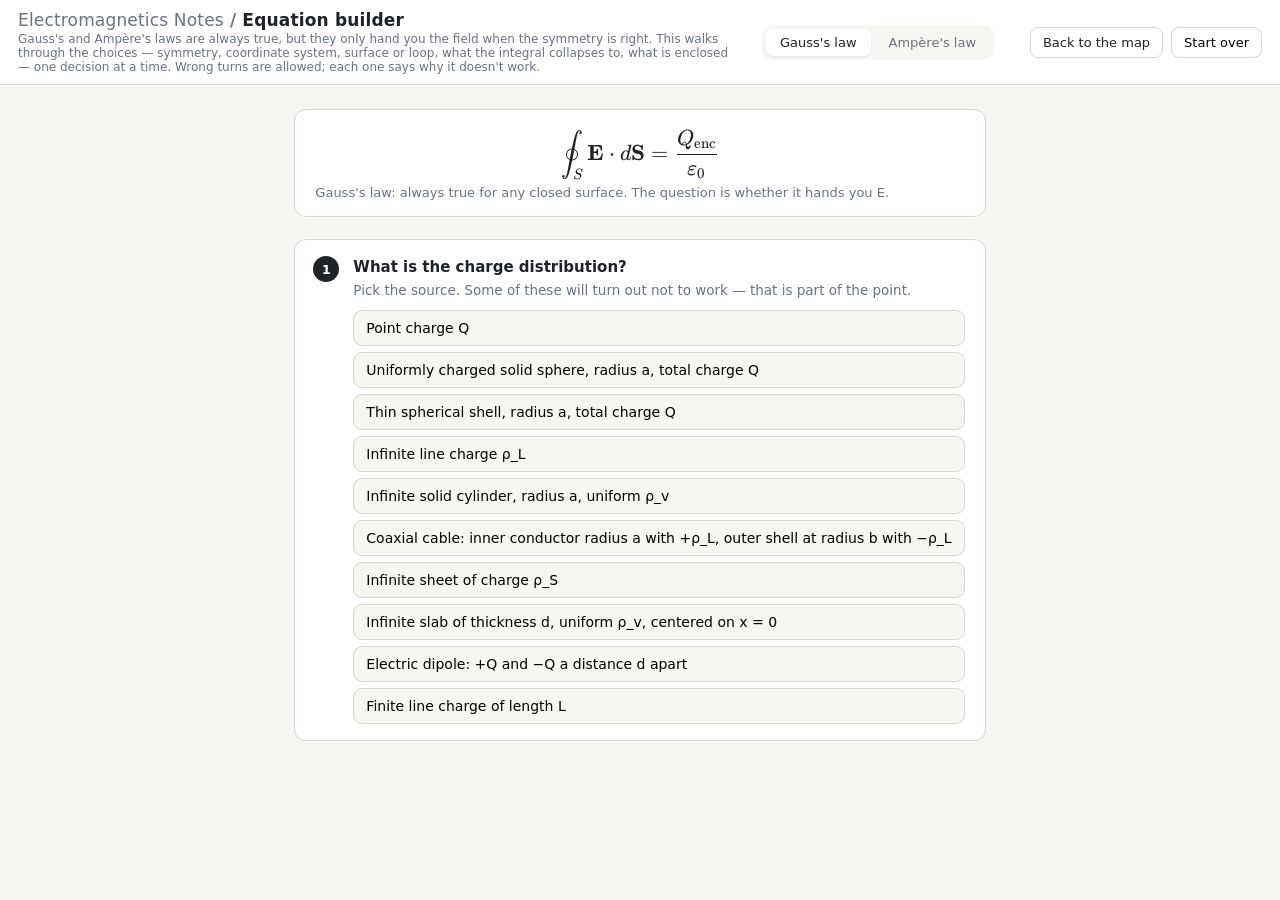
==== builder.html @ de7854dc "equation builder V1 page test" ====
<!DOCTYPE html>
<html lang="en">
<head>
  <meta charset="utf-8">
  <meta name="viewport" content="width=device-width, initial-scale=1">
  <title>Equation builder · Electromagnetics Notes</title>
  <link rel="icon" type="image/svg+xml" href="favicon.svg">
  <link rel="stylesheet" href="vendor/katex/katex.min.css">
  <link rel="stylesheet" href="css/style.css">
  <link rel="stylesheet" href="css/builder.css">
</head>
<body class="builder-page">
  <header class="topbar">
    <div class="brand">
      <h1><a href="index.html" class="home">Electromagnetics Notes</a> <span class="muted">/</span> Equation builder</h1>
      <p class="muted" id="b-intro"></p>
    </div>
    <nav class="views" role="tablist" aria-label="Law">
      <a href="#gauss"  data-law="gauss"  role="tab">Gauss's law</a>
      <a href="#ampere" data-law="ampere" role="tab">Ampère's law</a>
    </nav>
    <div class="tools">
      <a class="btn" href="index.html" id="b-map-link">Back to the map</a>
      <button id="b-restart" class="btn">Start over</button>
    </div>
  </header>

  <main class="b-main">
    <div class="b-law">
      <div id="b-law-eq" class="b-law-eq"></div>
      <p id="b-law-note" class="muted"></p>
    </div>

    <ol id="b-steps" class="b-steps"></ol>
  </main>

  <script src="vendor/katex/katex.min.js"></script>
  <script src="vendor/marked.umd.js"></script>
  <script type="module" src="js/builder.js"></script>
</body>
</html>
---- css/style.css ----
:root {
  --bg: #f7f6f2;
  --paper: #ffffff;
  --ink: #1f2328;
  --muted: #6b7280;
  --line: #d9d6cf;
  --accent: #1f2328;
  --mirror: #7c3aed;
  --edge: #9ca3af;
  --panel-w: 360px;
  --font: ui-sans-serif, system-ui, -apple-system, "Segoe UI", Roboto, "Helvetica Neue", Arial, sans-serif;
  --mono: ui-monospace, SFMono-Regular, Menlo, Consolas, monospace;
}

* { box-sizing: border-box; }
html, body { height: 100%; margin: 0; }
body {
  font-family: var(--font);
  color: var(--ink);
  background: var(--bg);
  display: flex;
  flex-direction: column;
  overflow: hidden;
}
a { color: inherit; }
.muted { color: var(--muted); }

/* ---------- top bar ---------- */
.topbar {
  display: flex;
  align-items: center;
  gap: 24px;
  padding: 10px 18px;
  border-bottom: 1px solid var(--line);
  background: var(--paper);
  flex-wrap: wrap;
}
.brand { display: grid; grid-template-columns: auto auto; column-gap: 12px; align-items: center; }
.brand h1 { font-size: 17px; margin: 0; letter-spacing: 0.01em; }
.brand p { grid-column: 1 / -1; margin: 2px 0 0; font-size: 12px; }
.course select {
  font: inherit; font-size: 13px; font-weight: 600;
  padding: 4px 8px;
  border: 1px solid var(--line);
  border-radius: 7px;
  background: var(--bg);
  color: var(--ink);
  cursor: pointer;
  max-width: 260px;
}
.course select:disabled { cursor: default; }
.visually-hidden { position: absolute; width: 1px; height: 1px; overflow: hidden; clip: rect(0 0 0 0); white-space: nowrap; }

.views { display: flex; gap: 4px; background: var(--bg); padding: 4px; border-radius: 10px; }
.views a {
  text-decoration: none;
  font-size: 13px;
  padding: 6px 14px;
  border-radius: 7px;
  color: var(--muted);
}
.views a.active { background: var(--paper); color: var(--ink); box-shadow: 0 1px 2px rgba(0,0,0,.08); }

.tools { margin-left: auto; display: flex; gap: 8px; align-items: center; }
#search {
  font: inherit; font-size: 13px;
  padding: 7px 10px;
  border: 1px solid var(--line);
  border-radius: 8px;
  background: var(--paper);
  width: 200px;
}
.btn {
  font: inherit; font-size: 13px;
  padding: 7px 12px;
  border: 1px solid var(--line);
  background: var(--paper);
  border-radius: 8px;
  cursor: pointer;
}
.btn:hover { background: var(--bg); }

/* ---------- stage ---------- */
.stage { position: relative; flex: 1; min-height: 0; }
#map { width: 100%; height: 100%; display: block; cursor: grab; touch-action: none; }
#map.dragging { cursor: grabbing; }

.side-left {
  position: absolute; left: 14px; top: 12px;
  display: flex; flex-direction: column; gap: 10px;
  pointer-events: none;
}
.legend {
  display: flex; flex-direction: column; gap: 4px;
  font-size: 12px;
  pointer-events: none;
}
.legend button {
  pointer-events: auto;
  display: flex; align-items: center; gap: 8px;
  font: inherit; font-size: 12px;
  background: rgba(255,255,255,.85);
  border: 1px solid var(--line);
  border-radius: 6px;
  padding: 4px 8px;
  cursor: pointer;
  color: var(--ink);
}
.legend button.off { opacity: .45; }
.legend .swatch { width: 10px; height: 10px; border-radius: 3px; }

.view-hint {
  position: absolute; left: 14px; bottom: 10px;
  margin: 0; font-size: 12px; color: var(--muted);
  background: rgba(255,255,255,.8); padding: 4px 8px; border-radius: 6px;
  pointer-events: none;
}

/* ---------- SVG nodes & edges ---------- */
.node { cursor: pointer; }
.node rect.box {
  fill: var(--paper);
  stroke-width: 1.5;
  transition: opacity .2s, filter .2s;
}
.node rect.bar { pointer-events: none; }
.node text { pointer-events: none; fill: var(--ink); font-size: 11.5px; }
.node text.kind { font-size: 8.5px; fill: var(--muted); letter-spacing: .08em; text-transform: uppercase; }
.node.kind-law rect.box { stroke-width: 2.2; }
.node.kind-exit rect.box { stroke-dasharray: 5 4; fill: #faf7ff; }
.node.kind-tool rect.box, .node.kind-concept rect.box { fill: #fbfbfa; }
.node.kind-concept text.name { font-style: italic; }

.node.dim { opacity: .18; }
.node.focus rect.box { stroke-width: 3; filter: drop-shadow(0 2px 6px rgba(0,0,0,.18)); }
.node.selected rect.box { stroke-width: 3; }
.node.near rect.box { filter: drop-shadow(0 1px 4px rgba(0,0,0,.14)); }
.node.hidden { display: none; }

.edge {
  fill: none;
  stroke: var(--edge);
  stroke-width: 1.4;
  marker-end: url(#arrow);
  transition: opacity .2s;
}
.edge.translates { stroke-dasharray: 5 4; marker-end: none; stroke: #9ca3af; }
.edge.mirrors { stroke: var(--mirror); stroke-dasharray: 2 4; marker-end: none; opacity: .7; }
.edge.dim { opacity: .07; }
.edge.hi { stroke: var(--accent); stroke-width: 2.2; marker-end: url(#arrow-hi); opacity: 1; }
.edge.mirrors.hi { stroke: var(--mirror); marker-end: none; }
.edge.translates.hi { marker-end: none; }
.edge.hidden { display: none; }
#arrow path { fill: var(--edge); }
#arrow-hi path { fill: var(--accent); }

.edge-label { font-size: 9.5px; fill: var(--muted); pointer-events: none; }
.edge-label.dim { opacity: .1; }
.edge-label.hidden { display: none; }

.cluster rect { fill: rgba(255,255,255,.55); stroke: var(--line); stroke-dasharray: 3 3; rx: 14; }
.cluster text { font-size: 12px; font-weight: 600; fill: var(--muted); letter-spacing: .02em; }

/* ---------- side panel ---------- */
.panel {
  position: absolute; top: 0; right: 0; bottom: 0;
  width: var(--panel-w);
  background: var(--paper);
  border-left: 1px solid var(--line);
  padding: 20px 22px 28px;
  overflow-y: auto;
  box-shadow: -6px 0 24px rgba(0,0,0,.06);
}
.panel[hidden] { display: none; }
.panel .close, .help .close {
  position: absolute; top: 10px; right: 12px;
  border: 0; background: transparent; font-size: 22px; line-height: 1;
  cursor: pointer; color: var(--muted);
}
.panel-head { display: flex; gap: 6px; margin-bottom: 8px; }
.pill {
  font-size: 11px; padding: 3px 8px; border-radius: 999px;
  color: #fff; background: var(--muted);
}
.pill.ghost { background: var(--bg); color: var(--muted); border: 1px solid var(--line); }
.panel h2 { font-size: 18px; margin: 0 0 8px; line-height: 1.3; }
.panel h3 {
  font-size: 11px; text-transform: uppercase; letter-spacing: .08em;
  color: var(--muted); margin: 18px 0 6px;
}
.panel .summary { font-size: 14px; line-height: 1.5; margin: 0; }
.panel .eq {
  display: block;
  font-family: var(--mono);
  font-size: 13px;
  background: var(--bg);
  padding: 8px 10px;
  border-radius: 6px;
  white-space: pre-wrap;
}
.panel p { font-size: 13px; margin: 0; }
.panel ul { margin: 0; padding-left: 18px; font-size: 13px; line-height: 1.6; }
.rel { font-size: 13px; line-height: 1.6; margin-bottom: 4px; }
.rel .lbl { color: var(--muted); }
.rel a, #p-leads a { cursor: pointer; text-decoration: underline dotted; }
.rel:empty { display: none; }

/* ---------- help ---------- */
.help {
  position: absolute; inset: 0;
  background: rgba(31,35,40,.35);
  display: flex; align-items: center; justify-content: center;
}
.help[hidden] { display: none; }
.help-card {
  position: relative;
  background: var(--paper);
  max-width: 520px;
  padding: 24px 28px;
  border-radius: 14px;
  font-size: 14px; line-height: 1.5;
}
.help-card h2 { margin: 0 0 10px; font-size: 18px; }
.help-card dl { margin: 12px 0; }
.help-card dt { font-weight: 600; margin-top: 8px; }
.help-card dd { margin: 2px 0 0; }

/* ---------- small screens ---------- */
/* ---------- marks (self-check progress & transfer) ---------- */
.marks { pointer-events: auto; font-size: 12px; width: 232px; }
.marks-progress { margin: 0 0 4px; color: var(--muted); background: rgba(255,255,255,.85); border: 1px solid var(--line); border-radius: 6px; padding: 4px 8px; }
.marks-progress b { color: var(--ink); font-weight: 600; }
.marks-actions { display: flex; gap: 4px; }
.btn.tiny { font-size: 11px; padding: 3px 8px; }
.btn.danger { border-color: #e02424; color: #9b1c1c; }
.marks-io { margin-top: 6px; background: var(--paper); border: 1px solid var(--line); border-radius: 8px; padding: 8px; }
.marks-io[hidden] { display: none; }
.marks-io textarea { width: 100%; font: 11px var(--mono); border: 1px solid var(--line); border-radius: 6px; padding: 6px; resize: vertical; margin-bottom: 6px; }
.marks-io p { margin: 6px 0 0; font-size: 11px; }

@media (prefers-reduced-motion: reduce) {
  .node rect.box, .edge { transition: none; }
}

@media (max-width: 760px) {
  .topbar { gap: 10px; }
  .tools { margin-left: 0; width: 100%; }
  #search { flex: 1; }
  .panel {
    top: auto; left: 0; right: 0; width: auto; max-height: 60%;
    border-left: 0; border-top: 1px solid var(--line);
    border-radius: 14px 14px 0 0;
  }
  .side-left { display: none; }
}

/* ---------- patch 0002: focus, self-check, notes ---------- */
.btn.small { font-size: 12px; padding: 5px 10px; }
.btn.toggle[aria-pressed="true"] { background: var(--ink); color: #fff; border-color: var(--ink); }

.focus-banner {
  position: absolute; top: 12px; left: 50%; transform: translateX(-50%);
  display: flex; gap: 12px; align-items: center;
  font-size: 13px;
  background: var(--ink); color: #fff;
  padding: 8px 10px 8px 14px; border-radius: 10px;
  box-shadow: 0 4px 16px rgba(0,0,0,.18);
}
.focus-banner[hidden] { display: none; }
.focus-banner .btn { background: #fff; border-color: #fff; }

.panel-actions { display: flex; flex-wrap: wrap; gap: 10px 14px; align-items: center; margin: 14px 0 0; }
.selfcheck { display: flex; align-items: center; gap: 4px; font-size: 12px; }
.selfcheck .lbl { color: var(--muted); margin-right: 4px; }
.selfcheck .lvl {
  font: inherit; font-size: 12px;
  padding: 4px 9px; border-radius: 999px;
  border: 1px solid var(--line); background: var(--paper); cursor: pointer;
}
.selfcheck .lvl[data-level="shaky"].on { background: #fde8e8; border-color: #e02424; color: #9b1c1c; }
.selfcheck .lvl[data-level="okay"].on  { background: #fef3c7; border-color: #d97706; color: #92400e; }
.selfcheck .lvl[data-level="solid"].on { background: #def7ec; border-color: #0e9f6e; color: #046c4e; }

.readiness { font-size: 13px; margin: 10px 0 0 !important; padding: 8px 10px; border-radius: 8px; background: #fff7ed; border: 1px solid #fed7aa; line-height: 1.5; }
.readiness.clear { background: #f0fdf4; border-color: #bbf7d0; }
.readiness a { cursor: pointer; text-decoration: underline dotted; }

.panel .eq { font-size: 15px; overflow-x: auto; }
.panel .eq .katex-display { margin: 0; }
.panel .eq.plain { font-family: var(--mono); font-size: 13px; }

#p-pitfalls li { margin-bottom: 6px; }
.answer { margin-top: 8px !important; padding: 8px 10px; border-left: 3px solid var(--line); background: var(--bg); border-radius: 0 6px 6px 0; line-height: 1.5; }
#p-check-btn { margin-top: 6px; }

.notes { font-size: 14px; line-height: 1.55; }
.notes h2, .notes h3 { font-size: 14px; text-transform: none; letter-spacing: 0; color: var(--ink); margin: 16px 0 6px; }
.notes p, .notes ul { margin: 0 0 10px; }
.notes ul { padding-left: 20px; }
.notes .katex-display { margin: 10px 0; overflow-x: auto; }
.notes hr { border: 0; border-top: 1px solid var(--line); margin: 16px 0; }
.notes em { color: var(--muted); }

/* self-check marker on nodes */
.node .mark { display: none; }
.node.lvl-shaky .mark { display: block; fill: #e02424; }
.node.lvl-okay  .mark { display: block; fill: #d97706; }
.node.lvl-solid .mark { display: block; fill: #0e9f6e; }
.node.path rect.box { filter: drop-shadow(0 1px 4px rgba(0,0,0,.14)); }

/* ---------- patch 0003: Maxwell view caption, print sheet ---------- */
.views a[hidden] { display: none; }
.view-hint.long { max-width: 720px; line-height: 1.45; white-space: normal; }

.sheet { display: none; }
@media print {
  @page { margin: 16mm; }
  body { display: block; overflow: visible; background: #fff; color: #000; }
  body > *:not(#sheet) { display: none !important; }
  .sheet { display: block; font: 10.5pt/1.4 Georgia, "Times New Roman", serif; color: #000; }
  .sheet h1 { font-size: 20pt; margin: 0 0 2pt; }
  .sheet .sub { color: #444; margin: 0 0 14pt; font-size: 10pt; }
  .sheet h2 { font-size: 13pt; margin: 18pt 0 6pt; padding-bottom: 2pt; border-bottom: 1px solid #000; break-after: avoid; }
  .sheet .card { break-inside: avoid; margin: 0 0 10pt; padding: 0 0 8pt; border-bottom: 1px dotted #999; }
  .sheet .card h3 { font-size: 11.5pt; margin: 0 0 2pt; }
  .sheet .card .meta { font-size: 8.5pt; color: #555; margin: 0 0 3pt; }
  .sheet .card p { margin: 0 0 3pt; }
  .sheet .card .eq { margin: 4pt 0 4pt 12pt; font-size: 11pt; }
  .sheet .card ul { margin: 2pt 0 3pt; padding-left: 16pt; }
  .sheet .card .q { font-style: italic; }
  .sheet .answers { break-before: page; }
  .sheet .answers li { margin-bottom: 5pt; }
  .sheet a { color: #000; text-decoration: none; }
  .sheet .katex-display { margin: 0; text-align: left; }
  .sheet .katex-display > .katex { text-align: left; }
}

/* ---------- patch 0007: imported (foreign) topics ---------- */
.node.foreign rect.box { fill: #f3f4f6; stroke-dasharray: 2 3; }
.node.foreign text { fill: #4b5563; }
.foreign-note { margin: 10px 0 0 !important; padding: 8px 10px; font-size: 12.5px; background: #f3f4f6; border-radius: 8px; border: 1px solid var(--line); }
.foreign-note a { cursor: pointer; text-decoration: underline dotted; }
.selfcheck[hidden] { display: none; }
---- css/builder.css ----
/* Equation builder — shares tokens and the top bar with the map (style.css). */
.builder-page { overflow: auto; }
.builder-page .brand h1 a.home { text-decoration: none; color: var(--muted); font-weight: 500; }
.builder-page .brand h1 a.home:hover { color: var(--ink); }
.builder-page .brand p { max-width: 720px; }
.tools a.btn { text-decoration: none; display: inline-block; }

.b-main { max-width: 860px; margin: 0 auto; padding: 24px 20px 80px; }

.b-law { background: var(--paper); border: 1px solid var(--line); border-radius: 12px; padding: 16px 20px; margin-bottom: 22px; }
.b-law-eq { font-size: 18px; }
.b-law-eq .katex-display { margin: 4px 0; }
.b-law p { margin: 6px 0 0; font-size: 13px; }

.b-steps { list-style: none; margin: 0; padding: 0; counter-reset: step; }
.b-step {
  position: relative;
  background: var(--paper); border: 1px solid var(--line); border-radius: 12px;
  padding: 16px 20px 16px 58px; margin-bottom: 14px;
  counter-increment: step;
}
.b-step::before {
  content: counter(step);
  position: absolute; left: 18px; top: 16px;
  width: 26px; height: 26px; border-radius: 50%;
  background: var(--ink); color: #fff; font-size: 13px; font-weight: 600;
  display: flex; align-items: center; justify-content: center;
}
.b-step.done::before { background: #0e9f6e; content: "✓"; }
.b-step.dead::before { background: #b45309; content: "!"; }
.b-step h2 { font-size: 15px; margin: 2px 0 10px; }
.b-step .lead { font-size: 13.5px; color: var(--muted); margin: -4px 0 12px; }

.b-options { display: flex; flex-direction: column; gap: 6px; }
.b-opt {
  text-align: left; font: inherit; font-size: 14px;
  padding: 9px 12px; border-radius: 9px;
  border: 1px solid var(--line); background: var(--bg); cursor: pointer;
  transition: background .15s, border-color .15s;
}
.b-opt:hover { border-color: var(--ink); }
.b-opt.right { background: #def7ec; border-color: #0e9f6e; }
.b-opt.wrong { background: #fde8e8; border-color: #e02424; }
.b-opt.locked { cursor: default; opacity: .55; }
.b-opt.locked.right, .b-opt.locked.wrong { opacity: 1; }
.b-opt .katex { font-size: 1.05em; }
.b-opt small { display: block; color: var(--muted); font-size: 12px; margin-top: 2px; }

.b-feedback { margin: 10px 0 0; padding: 10px 12px; border-radius: 9px; font-size: 13.5px; line-height: 1.5; }
.b-feedback.ok { background: #f0fdf4; border: 1px solid #bbf7d0; }
.b-feedback.no { background: #fff5f5; border: 1px solid #fecaca; }
.b-feedback.dead { background: #fff7ed; border: 1px solid #fed7aa; }
.b-feedback strong { display: block; margin-bottom: 2px; }

.b-chain { margin: 12px 0 0; padding: 12px 14px; background: var(--bg); border-radius: 9px; font-size: 16px; overflow-x: auto; }
.b-chain .katex-display { margin: 4px 0; }
.b-chain .why { font-size: 12.5px; color: var(--muted); margin: 2px 0 8px; }

.b-regions { display: flex; flex-wrap: wrap; gap: 6px; margin: 4px 0 12px; }
.b-region { font: inherit; font-size: 13px; padding: 6px 12px; border-radius: 999px; border: 1px solid var(--line); background: var(--paper); cursor: pointer; }
.b-region.on { background: var(--ink); color: #fff; border-color: var(--ink); }

.b-result { background: var(--bg); border-radius: 9px; padding: 14px 16px; }
.b-result .row { display: grid; grid-template-columns: 110px 1fr; gap: 10px; align-items: baseline; margin-bottom: 8px; font-size: 14px; }
.b-result .row .k { color: var(--muted); font-size: 12px; text-transform: uppercase; letter-spacing: .06em; }
.b-result .katex-display { margin: 0; text-align: left; }
.b-result .katex-display > .katex { text-align: left; }
.b-result .final { font-size: 19px; padding: 8px 0 4px; }
.b-result .note { font-size: 13px; color: var(--muted); margin: 0; }

.b-sanity { margin-top: 14px; font-size: 14px; line-height: 1.5; }
.b-sanity h3, .b-twin h3 { font-size: 11px; text-transform: uppercase; letter-spacing: .08em; color: var(--muted); margin: 14px 0 4px; }
.b-twin p { font-size: 14px; margin: 0; }
.b-twin a { cursor: pointer; }
.b-links { margin-top: 16px; display: flex; gap: 8px; flex-wrap: wrap; }

@media (max-width: 640px) {
  .b-step { padding-left: 20px; padding-top: 50px; }
  .b-step::before { left: 18px; top: 14px; }
}
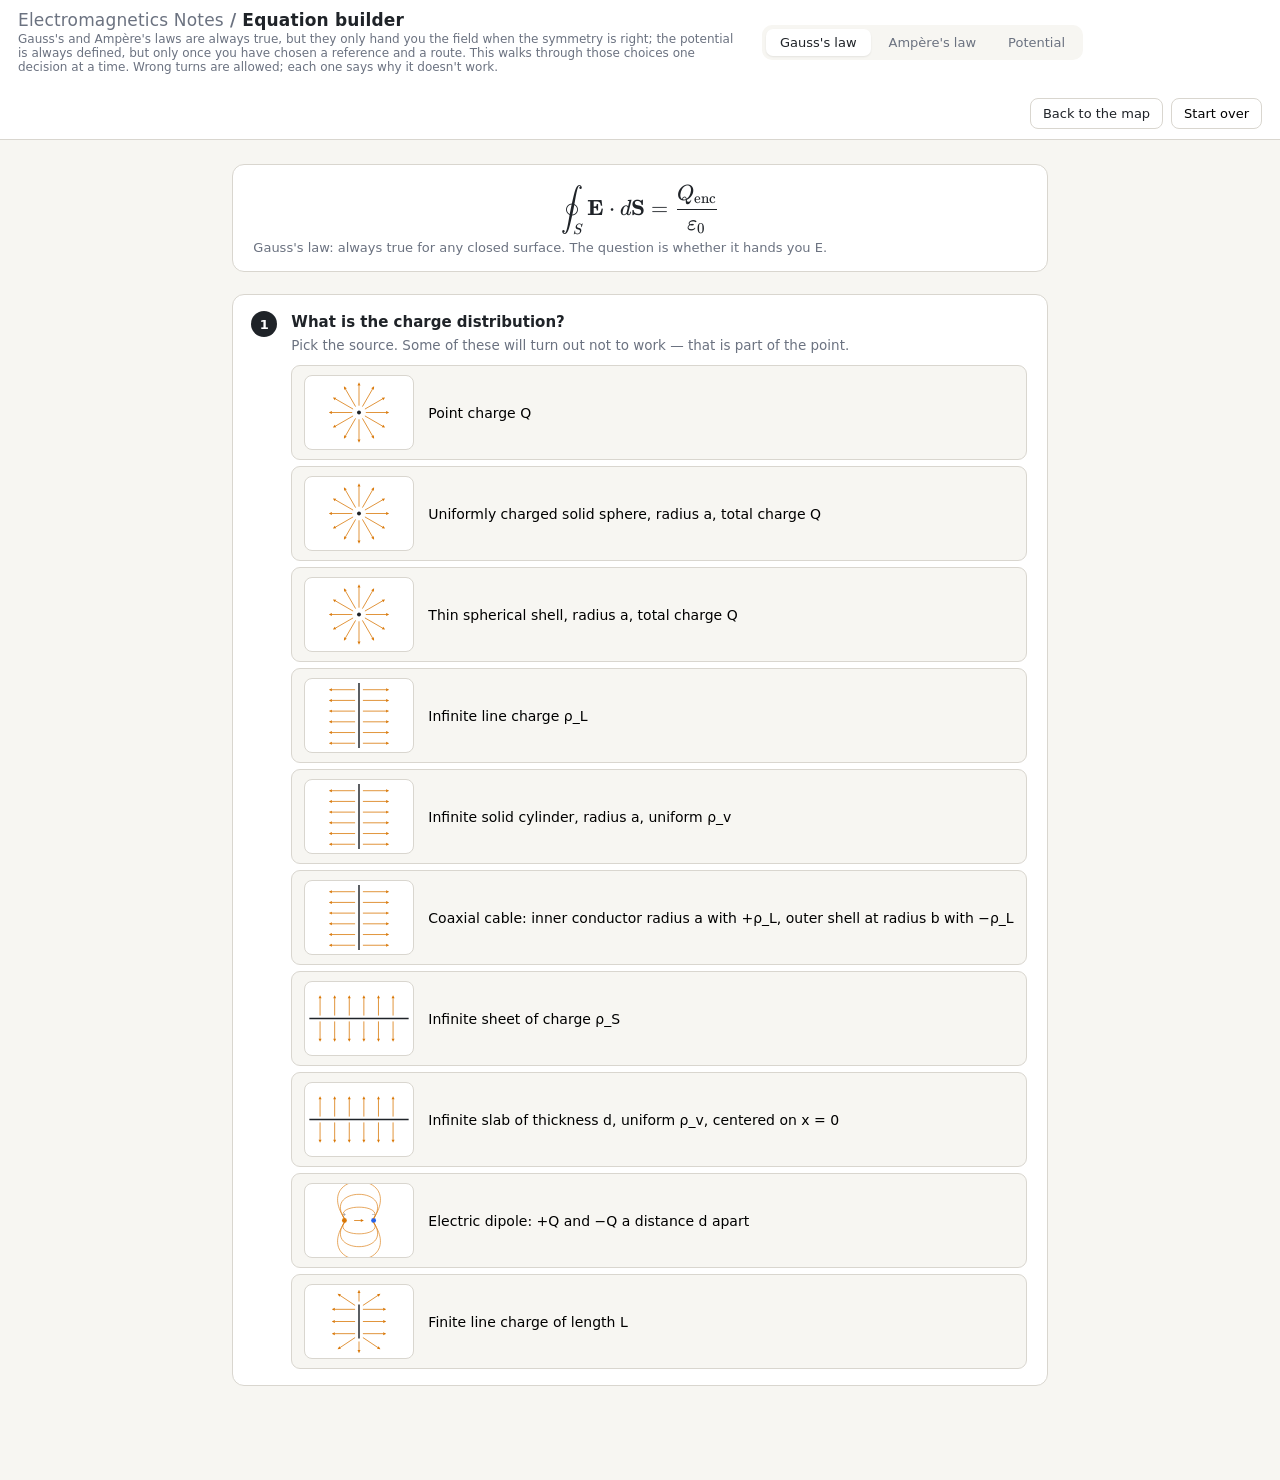
==== commit 17a64549: "potential builder" ====
--- a/builder.html
+++ b/builder.html
@@ -18,6 +18,7 @@
     <nav class="views" role="tablist" aria-label="Law">
       <a href="#gauss"  data-law="gauss"  role="tab">Gauss's law</a>
       <a href="#ampere" data-law="ampere" role="tab">Ampère's law</a>
+      <a href="#potential" data-law="potential" role="tab">Potential</a>
     </nav>
     <div class="tools">
       <a class="btn" href="index.html" id="b-map-link">Back to the map</a>
--- a/css/style.css
+++ b/css/style.css
@@ -341,3 +341,10 @@
 .foreign-note { margin: 10px 0 0 !important; padding: 8px 10px; font-size: 12.5px; background: #f3f4f6; border-radius: 8px; border: 1px solid var(--line); }
 .foreign-note a { cursor: pointer; text-decoration: underline dotted; }
 .selfcheck[hidden] { display: none; }
+
+/* ---------- collapsible clusters ---------- */
+.cluster.clickable .hit { cursor: pointer; }
+.cluster.clickable:hover text { fill: var(--ink); }
+.cluster.collapsed rect:not(.hit) { fill: rgba(255,255,255,.85); stroke-dasharray: none; }
+.marks-foot { margin: 6px 0 0; font-size: 11px; }
+.marks-foot a { color: inherit; }
--- a/css/builder.css
+++ b/css/builder.css
@@ -78,3 +78,23 @@
   .b-step { padding-left: 20px; padding-top: 50px; }
   .b-step::before { left: 18px; top: 14px; }
 }
+
+/* sketches */
+.sketch { width: 220px; height: 150px; flex: 0 0 220px; background: #fff; border: 1px solid var(--line); border-radius: 8px; }
+.lead-row, .opt-row { display: flex; gap: 14px; align-items: center; }
+.lead-row .sketch { width: 180px; height: 123px; flex-basis: 180px; }
+.opt-row .sketch { width: 150px; height: 102px; flex-basis: 150px; }
+.b-opt.locked .sketch { opacity: .7; }
+@media (max-width: 640px) { .lead-row, .opt-row { flex-direction: column; align-items: flex-start; } }
+
+.chain-row { display: flex; gap: 16px; align-items: flex-start; }
+.chain-row > div { flex: 1; min-width: 0; }
+.result-row { display: grid; grid-template-columns: 1fr 280px; gap: 16px; align-items: start; }
+.b-plot .plot { width: 100%; height: auto; border: 1px solid var(--line); border-radius: 8px; }
+.b-plot .note { font-size: 12px; color: var(--muted); margin: 6px 0 0; }
+@media (max-width: 760px) { .chain-row { flex-direction: column; } .result-row { grid-template-columns: 1fr; } }
+
+.opt-row.small .sketch { width: 110px; height: 75px; flex-basis: 110px; }
+.b-alt h3 { font-size: 11px; text-transform: uppercase; letter-spacing: .08em; color: var(--muted); margin: 14px 0 4px; }
+.b-alt p { font-size: 14px; margin: 0; line-height: 1.5; }
+.sketch.blank { display: inline-block; background: var(--bg); }
